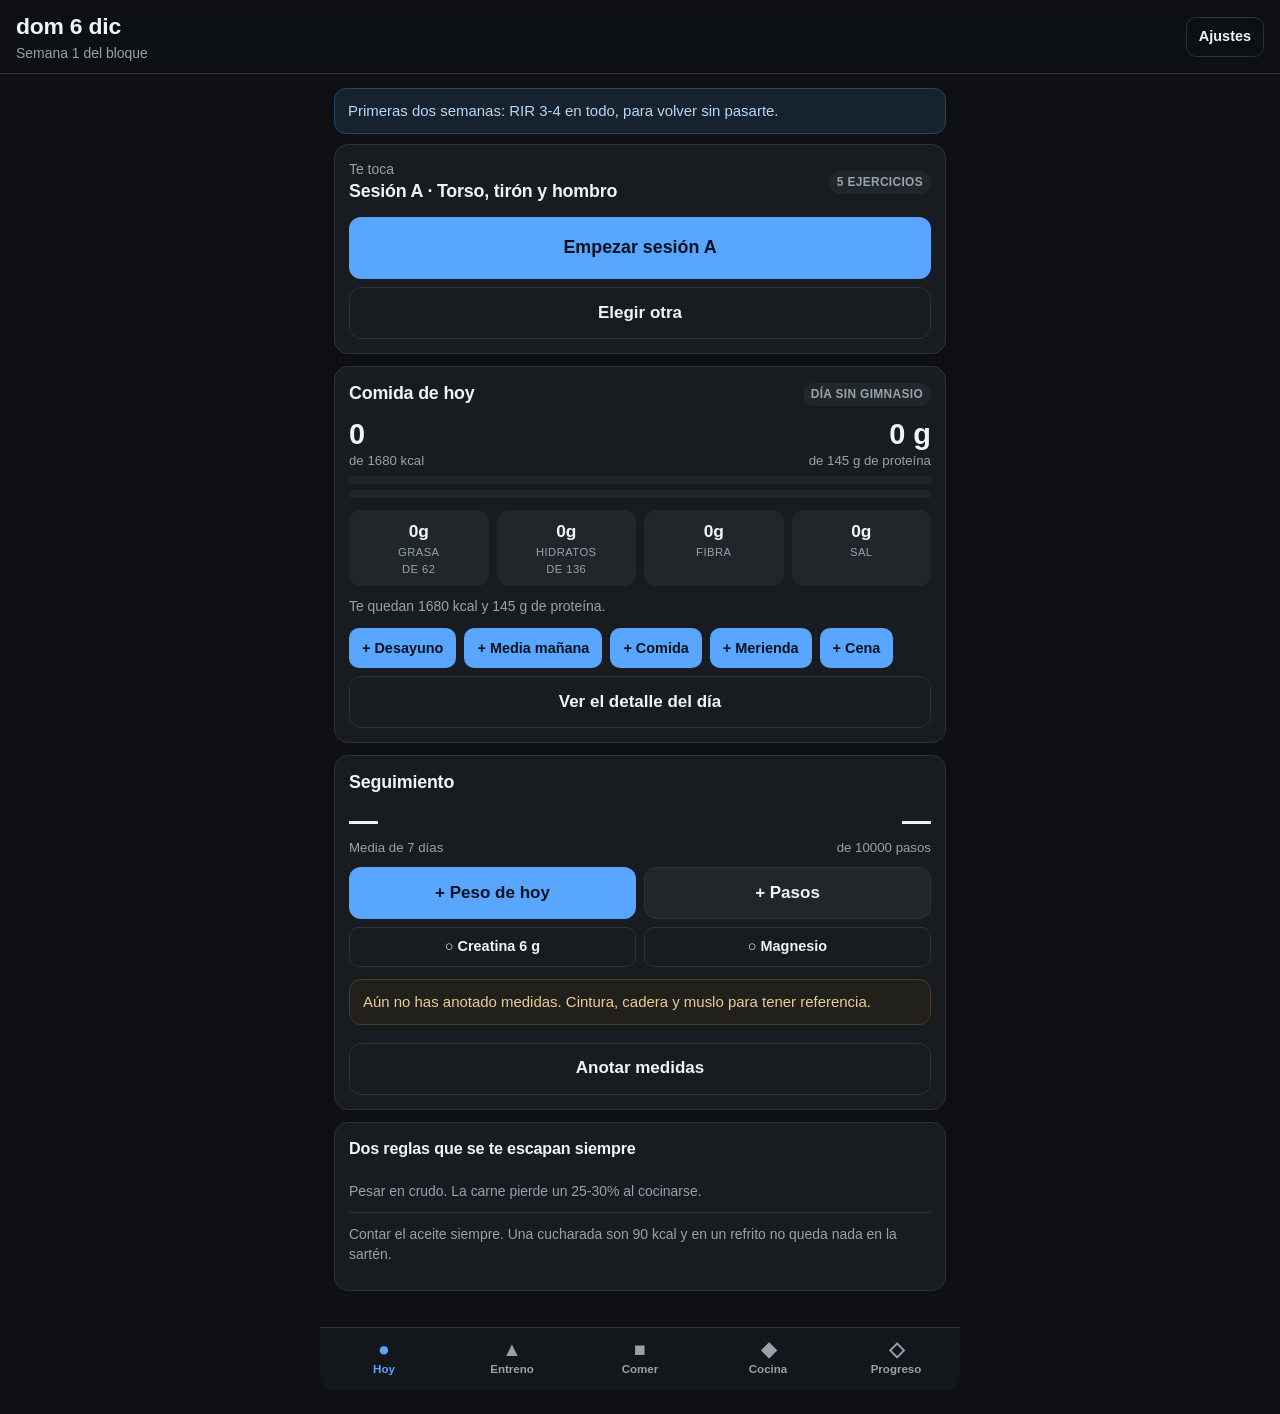
==== index.html @ 67c8c66d "Aplicación de entreno y alimentación: PWA sin backend Registro de entrenamiento con RIR obligatorio," ====
<!DOCTYPE html>
<html lang="es">
<head>
<meta charset="utf-8">
<meta name="viewport" content="width=device-width, initial-scale=1, viewport-fit=cover, maximum-scale=1">
<title>Entreno y comida</title>
<meta name="description" content="Registro personal de entrenamiento y alimentación. Funciona sin conexión.">
<meta name="theme-color" content="#0e1013">
<meta name="mobile-web-app-capable" content="yes">
<meta name="apple-mobile-web-app-status-bar-style" content="black-translucent">
<meta name="apple-mobile-web-app-title" content="Entreno">
<link rel="manifest" href="./manifest.webmanifest">
<link rel="icon" href="./icons/icono-192.png">
<link rel="apple-touch-icon" href="./icons/icono-192.png">
<link rel="stylesheet" href="./css/styles.css">
</head>
<body>

<header class="cabecera">
  <div class="crece">
    <h1 id="titulo">Entreno y comida</h1>
    <div class="sub" id="subtitulo">Cargando…</div>
  </div>
  <button class="chico fantasma" id="btn-ajustes" aria-label="Ajustes">Ajustes</button>
</header>

<main id="vista">
  <p class="apagado">Cargando…</p>
</main>

<nav class="barra">
  <a href="#/hoy"      data-ruta="hoy"><span class="ico">●</span>Hoy</a>
  <a href="#/entreno"  data-ruta="entreno"><span class="ico">▲</span>Entreno</a>
  <a href="#/comer"    data-ruta="comer"><span class="ico">■</span>Comer</a>
  <a href="#/cocina"   data-ruta="cocina"><span class="ico">◆</span>Cocina</a>
  <a href="#/progreso" data-ruta="progreso"><span class="ico">◇</span>Progreso</a>
</nav>

<script type="module" src="./js/app.js"></script>
</body>
</html>
---- css/styles.css ----
/* Móvil primero. Pantalla oscura (menos deslumbre en el gimnasio),
   texto grande y zonas de toque de 48 px como mínimo. */

:root {
  --fondo: #0e1013;
  --sup: #181b1f;
  --sup2: #21262b;
  --borde: #2c3238;
  --texto: #f1f4f6;
  --apagado: #98a2aa;
  --acento: #58a6ff;
  --ok: #57b894;
  --aviso: #d8a24a;
  --alerta: #d97070;
  --radio: 14px;
  --toque: 52px;
}

* { box-sizing: border-box; -webkit-tap-highlight-color: transparent; }

html, body {
  margin: 0;
  padding: 0;
  background: var(--fondo);
  color: var(--texto);
  font-family: -apple-system, BlinkMacSystemFont, 'Segoe UI', Roboto, sans-serif;
  font-size: 17px;
  line-height: 1.45;
  overscroll-behavior-y: contain;
}

body { padding-bottom: calc(72px + env(safe-area-inset-bottom)); }

h1, h2, h3 { margin: 0; font-weight: 650; letter-spacing: -0.01em; }
h1 { font-size: 1.35rem; }
h2 { font-size: 1.05rem; }
h3 { font-size: 0.95rem; }
p { margin: 0 0 0.6rem; }

/* ---------------------------------------------------------- estructura */

.cabecera {
  position: sticky; top: 0; z-index: 20;
  background: rgba(14, 16, 19, 0.94);
  backdrop-filter: blur(8px);
  border-bottom: 1px solid var(--borde);
  padding: calc(10px + env(safe-area-inset-top)) 16px 10px;
  display: flex; align-items: center; gap: 12px; min-height: 56px;
}
.cabecera .sub { color: var(--apagado); font-size: 0.82rem; }
.cabecera .crece { flex: 1; min-width: 0; }

main { padding: 14px 14px 24px; max-width: 640px; margin: 0 auto; }

.tarjeta {
  background: var(--sup);
  border: 1px solid var(--borde);
  border-radius: var(--radio);
  padding: 14px;
  margin-bottom: 12px;
}
.tarjeta.plano { background: none; border: none; padding: 0; }
.tarjeta > h2, .tarjeta > h3 { margin-bottom: 10px; }

.fila { display: flex; align-items: center; gap: 10px; }
.fila.entre { justify-content: space-between; }
.fila.envuelve { flex-wrap: wrap; }
.crece { flex: 1; min-width: 0; }
.apagado { color: var(--apagado); }
.pequeno { font-size: 0.82rem; }
.mono { font-variant-numeric: tabular-nums; }
.centro { text-align: center; }
.oculto { display: none !important; }

/* ---------------------------------------------------------- navegación */

nav.barra {
  position: fixed; bottom: 0; left: 0; right: 0; z-index: 30;
  display: grid; grid-template-columns: repeat(5, 1fr);
  background: rgba(20, 23, 27, 0.97);
  backdrop-filter: blur(10px);
  border-top: 1px solid var(--borde);
  padding-bottom: env(safe-area-inset-bottom);
}
nav.barra a {
  display: flex; flex-direction: column; align-items: center; justify-content: center;
  gap: 2px; padding: 9px 2px 8px; min-height: 62px;
  color: var(--apagado); text-decoration: none; font-size: 0.68rem; font-weight: 600;
}
nav.barra a .ico { font-size: 1.15rem; line-height: 1; }
nav.barra a.activo { color: var(--acento); }

/* ---------------------------------------------------------- botones */

button, .boton {
  font: inherit; font-weight: 620;
  background: var(--sup2); color: var(--texto);
  border: 1px solid var(--borde); border-radius: 12px;
  min-height: var(--toque); padding: 12px 16px;
  cursor: pointer; display: inline-flex; align-items: center; justify-content: center;
  gap: 8px; text-decoration: none; text-align: center;
}
button:active, .boton:active { transform: scale(0.985); }
button:disabled { opacity: 0.4; }
button.principal { background: var(--acento); color: #06121f; border-color: transparent; }
button.peligro { color: var(--alerta); border-color: #4a2b2b; }
button.fantasma { background: none; border-color: var(--borde); }
button.chico { min-height: 40px; padding: 8px 12px; font-size: 0.85rem; border-radius: 10px; }
button.ancho, .boton.ancho { width: 100%; }
button.grande { min-height: 62px; font-size: 1.05rem; }

.botones { display: flex; gap: 8px; flex-wrap: wrap; }
.botones.columna { flex-direction: column; }
.botones.columna > * { width: 100%; }

/* selector segmentado (RIR, tipo de vista...) */
.segmentos { display: flex; gap: 6px; flex-wrap: wrap; }
.segmentos button { flex: 1; min-width: 52px; min-height: 50px; padding: 8px; }
.segmentos button.sel { background: var(--acento); color: #06121f; border-color: transparent; }

/* ---------------------------------------------------------- formularios */

input, select, textarea {
  font: inherit; width: 100%;
  background: var(--sup2); color: var(--texto);
  border: 1px solid var(--borde); border-radius: 12px;
  padding: 12px 14px; min-height: var(--toque);
}
input:focus, select:focus, textarea:focus { outline: 2px solid var(--acento); outline-offset: -1px; }
textarea { min-height: 96px; resize: vertical; }
label { display: block; font-size: 0.8rem; color: var(--apagado); margin-bottom: 5px; font-weight: 600; }
.campo { margin-bottom: 12px; }
.campos2 { display: grid; grid-template-columns: 1fr 1fr; gap: 10px; }
.campos3 { display: grid; grid-template-columns: repeat(3, 1fr); gap: 8px; }

/* stepper: menos / valor / más */
.paso { display: grid; grid-template-columns: 62px 1fr 62px; gap: 8px; align-items: stretch; }
.paso button { min-height: 58px; font-size: 1.4rem; padding: 0; }
.paso input { text-align: center; font-size: 1.25rem; font-weight: 700; min-height: 58px; }

/* ---------------------------------------------------------- indicadores */

.aviso {
  border-radius: 12px; padding: 11px 13px; margin-bottom: 10px;
  font-size: 0.88rem; border: 1px solid;
  background: #22201a; border-color: #4a3f27; color: #e8cd9a;
}
.aviso.info { background: #16222e; border-color: #274763; color: #b6d8f5; }
.aviso.ok { background: #17251f; border-color: #2b4a3c; color: #a9dcc6; }
.aviso.alerta { background: #291b1b; border-color: #4f2f2f; color: #eeb3b3; }

.barra-prog { height: 8px; background: var(--sup2); border-radius: 99px; overflow: hidden; }
.barra-prog > i { display: block; height: 100%; background: var(--acento); border-radius: 99px; }
.barra-prog > i.ok { background: var(--ok); }
.barra-prog > i.pasado { background: var(--aviso); }

.macros { display: grid; grid-template-columns: repeat(4, 1fr); gap: 8px; }
.macro { background: var(--sup2); border-radius: 12px; padding: 9px 8px; text-align: center; }
.macro .n { font-size: 1.02rem; font-weight: 700; font-variant-numeric: tabular-nums; }
.macro .e { font-size: 0.66rem; color: var(--apagado); text-transform: uppercase; letter-spacing: 0.04em; }

.dato { display: flex; flex-direction: column; }
.dato .n { font-size: 1.7rem; font-weight: 700; font-variant-numeric: tabular-nums; line-height: 1.1; }
.dato .e { font-size: 0.78rem; color: var(--apagado); }

.etiqueta {
  display: inline-block; font-size: 0.7rem; font-weight: 700; padding: 3px 8px;
  border-radius: 99px; background: var(--sup2); color: var(--apagado);
  text-transform: uppercase; letter-spacing: 0.03em;
}
.etiqueta.acento { background: #17324d; color: #9ccbf7; }
.etiqueta.ok { background: #1b3a2f; color: #96d5bb; }

.lista { list-style: none; margin: 0; padding: 0; }
.lista > li {
  display: flex; align-items: center; gap: 10px;
  padding: 11px 0; border-bottom: 1px solid var(--borde);
}
.lista > li:last-child { border-bottom: none; }

/* elemento pulsable de lista */
.item {
  display: flex; align-items: center; gap: 12px; width: 100%;
  background: var(--sup); border: 1px solid var(--borde); border-radius: 12px;
  padding: 13px 14px; margin-bottom: 8px; text-align: left; min-height: 58px;
}
.item .crece { text-align: left; }
.item .tit { font-weight: 620; }
.item .sub { font-size: 0.8rem; color: var(--apagado); }
.item.hecho { border-color: #2b4a3c; }
.item.hecho .tit::before { content: '✓ '; color: var(--ok); }

/* ---------------------------------------------------------- cronómetros */

.crono {
  position: fixed; left: 12px; right: 12px; z-index: 25;
  bottom: calc(74px + env(safe-area-inset-bottom));
  background: var(--sup2); border: 1px solid var(--borde);
  border-radius: 14px; padding: 12px 14px;
  display: flex; align-items: center; gap: 12px;
  box-shadow: 0 8px 24px rgba(0, 0, 0, 0.45);
}
.crono .t { font-size: 1.5rem; font-weight: 700; font-variant-numeric: tabular-nums; }
.crono.fin { border-color: var(--ok); }
.crono.fin .t { color: var(--ok); }

.sesion-tiempo { font-variant-numeric: tabular-nums; font-weight: 700; }
.sesion-tiempo.pasado { color: var(--aviso); }

/* ---------------------------------------------------------- gráficos */

.grafico { width: 100%; height: auto; display: block; }
.grafico .linea { fill: none; stroke: var(--acento); stroke-width: 2.2; stroke-linejoin: round; stroke-linecap: round; }
.grafico .linea.media { stroke: var(--ok); stroke-width: 2.6; }
.grafico .linea.tenue { stroke: var(--apagado); stroke-width: 1.4; opacity: 0.55; }
.grafico .punto { fill: var(--acento); }
.grafico .eje { stroke: var(--borde); stroke-width: 1; }
.grafico text { fill: var(--apagado); font-size: 10px; }
.grafico .barra { fill: var(--acento); }
.grafico .barra.tenue { fill: var(--sup2); }

/* ---------------------------------------------------------- diálogo */

dialog {
  border: none; border-radius: 16px 16px 0 0; padding: 0;
  background: var(--sup); color: var(--texto);
  width: 100%; max-width: 640px; margin: auto auto 0;
  max-height: 90dvh;
}
dialog::backdrop { background: rgba(0, 0, 0, 0.6); }
dialog .cuerpo { padding: 16px 16px calc(20px + env(safe-area-inset-bottom)); overflow-y: auto; max-height: 90dvh; }
dialog h2 { margin-bottom: 12px; }

.buscador { position: sticky; top: 0; background: var(--sup); padding-bottom: 10px; z-index: 2; }

.aviso-instalar { font-size: 0.8rem; }

@media (min-width: 700px) {
  body { padding-bottom: 24px; }
  nav.barra { position: sticky; top: 0; bottom: auto; grid-template-columns: repeat(5, 1fr); max-width: 640px; margin: 0 auto; border-radius: 0 0 14px 14px; }
}
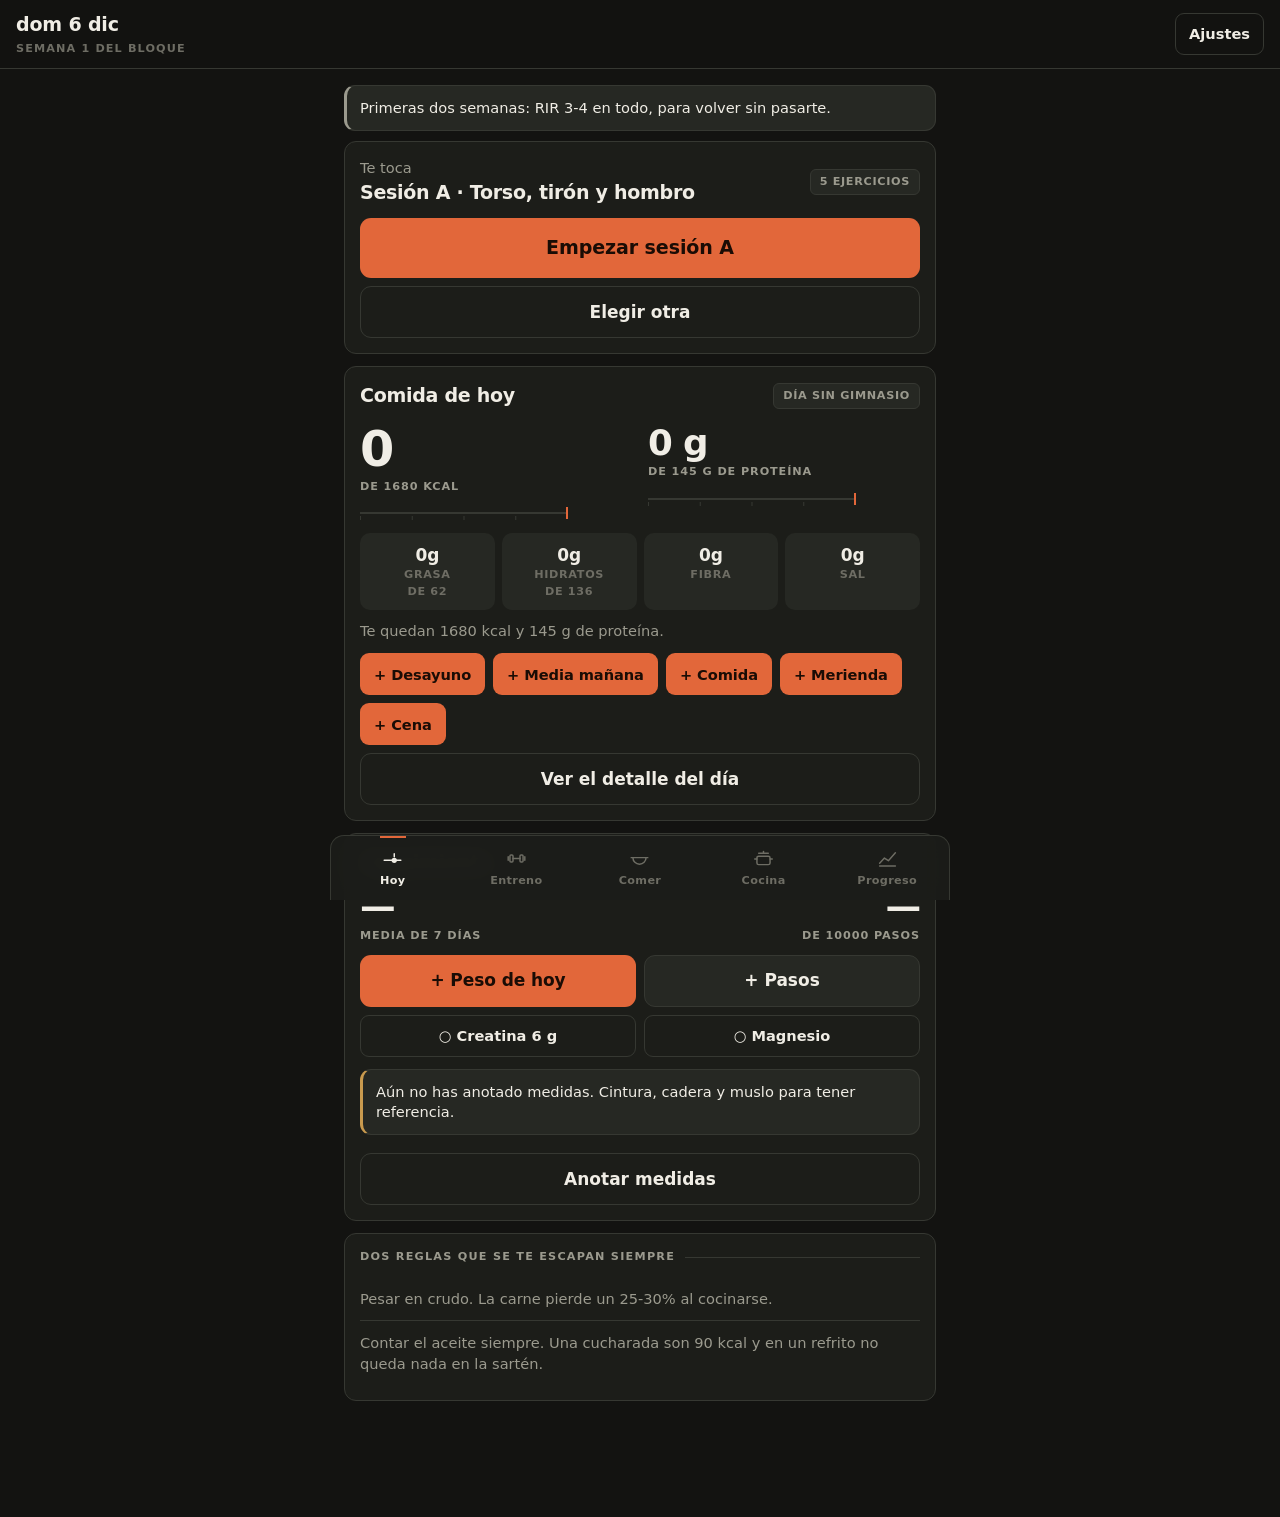
==== commit 25e893b4: "Rediseño visual: instrumento, no entrenador Paleta de grafito cálido y pimentón en vez del negro azu" ====
--- a/index.html
+++ b/index.html
@@ -5,7 +5,7 @@
 <meta name="viewport" content="width=device-width, initial-scale=1, viewport-fit=cover, maximum-scale=1">
 <title>Entreno y comida</title>
 <meta name="description" content="Registro personal de entrenamiento y alimentación. Funciona sin conexión.">
-<meta name="theme-color" content="#0e1013">
+<meta name="theme-color" content="#131311">
 <meta name="mobile-web-app-capable" content="yes">
 <meta name="apple-mobile-web-app-status-bar-style" content="black-translucent">
 <meta name="apple-mobile-web-app-title" content="Entreno">
@@ -29,11 +29,11 @@
 </main>
 
 <nav class="barra">
-  <a href="#/hoy"      data-ruta="hoy"><span class="ico">●</span>Hoy</a>
-  <a href="#/entreno"  data-ruta="entreno"><span class="ico">▲</span>Entreno</a>
-  <a href="#/comer"    data-ruta="comer"><span class="ico">■</span>Comer</a>
-  <a href="#/cocina"   data-ruta="cocina"><span class="ico">◆</span>Cocina</a>
-  <a href="#/progreso" data-ruta="progreso"><span class="ico">◇</span>Progreso</a>
+  <a href="#/hoy"      data-ruta="hoy"><svg viewBox="0 0 24 24" fill="none" stroke="currentColor" stroke-width="1.7" stroke-linecap="round" stroke-linejoin="round" aria-hidden="true"><line x1="2.5" y1="14" x2="21.5" y2="14"/><line x1="14" y1="6.5" x2="14" y2="10"/><circle cx="14" cy="14" r="3" fill="currentColor" stroke="none"/></svg>Hoy</a>
+  <a href="#/entreno"  data-ruta="entreno"><svg viewBox="0 0 24 24" fill="none" stroke="currentColor" stroke-width="1.7" stroke-linecap="round" stroke-linejoin="round" aria-hidden="true"><line x1="8" y1="12" x2="16" y2="12"/><rect x="4.5" y="8" width="3.5" height="8" rx="1.2"/><rect x="16" y="8" width="3.5" height="8" rx="1.2"/><line x1="2.5" y1="10" x2="2.5" y2="14"/><line x1="21.5" y1="10" x2="21.5" y2="14"/></svg>Entreno</a>
+  <a href="#/comer"    data-ruta="comer"><svg viewBox="0 0 24 24" fill="none" stroke="currentColor" stroke-width="1.7" stroke-linecap="round" stroke-linejoin="round" aria-hidden="true"><line x1="2.5" y1="11" x2="21.5" y2="11"/><path d="M4.5 11c0 4.3 3.4 7.5 7.5 7.5s7.5-3.2 7.5-7.5"/></svg>Comer</a>
+  <a href="#/cocina"   data-ruta="cocina"><svg viewBox="0 0 24 24" fill="none" stroke="currentColor" stroke-width="1.7" stroke-linecap="round" stroke-linejoin="round" aria-hidden="true"><rect x="4.5" y="9.5" width="15" height="9.5" rx="2"/><line x1="2" y1="12.5" x2="4.5" y2="12.5"/><line x1="19.5" y1="12.5" x2="22" y2="12.5"/><line x1="6.5" y1="6" x2="17.5" y2="6"/><line x1="12" y1="4" x2="12" y2="6"/></svg>Cocina</a>
+  <a href="#/progreso" data-ruta="progreso"><svg viewBox="0 0 24 24" fill="none" stroke="currentColor" stroke-width="1.7" stroke-linecap="round" stroke-linejoin="round" aria-hidden="true"><polyline points="3,17.5 8.5,11.5 13,14.5 21,5.5"/><line x1="3" y1="20.5" x2="21" y2="20.5"/></svg>Progreso</a>
 </nav>
 
 <script type="module" src="./js/app.js"></script>
--- a/css/styles.css
+++ b/css/styles.css
@@ -1,19 +1,51 @@
-/* Móvil primero. Pantalla oscura (menos deslumbre en el gimnasio),
-   texto grande y zonas de toque de 48 px como mínimo. */
+/* Móvil primero. Se usa de pie, entre series y a las 6 de la mañana:
+   texto grande, zonas de toque de 52 px y cero decoración que estorbe.
+
+   Dirección: instrumento, no entrenador. Grafito de hierro fundido y pimentón,
+   porque la mitad de esta app es un gimnasio y la otra mitad una cocina.
+   Los indicadores no felicitan: marcan dónde estás respecto a la línea. */
 
 :root {
-  --fondo: #0e1013;
-  --sup: #181b1f;
-  --sup2: #21262b;
-  --borde: #2c3238;
-  --texto: #f1f4f6;
-  --apagado: #98a2aa;
-  --acento: #58a6ff;
-  --ok: #57b894;
-  --aviso: #d8a24a;
-  --alerta: #d97070;
-  --radio: 14px;
+  /* superficies: gris cálido, no negro azulado */
+  --carbon:   #131311;
+  --hierro:   #1C1D19;
+  --hierro-2: #262823;
+  --linea:    #363832;
+
+  /* tinta */
+  --hueso:    #F0EDE5;
+  --ceniza:   #9B9A8E;
+  --ceniza-2: #6E6D64;
+
+  /* acentos, con mano muy corta */
+  --pimenton: #E2673A;
+  --oliva:    #93A05C;
+  --barro:    #C25A44;
+
+  /* nombres antiguos, para no romper los estilos en línea de las vistas */
+  --fondo: var(--carbon);
+  --sup: var(--hierro);
+  --sup2: var(--hierro-2);
+  --borde: var(--linea);
+  --texto: var(--hueso);
+  --apagado: var(--ceniza);
+  --acento: var(--pimenton);
+  --ok: var(--oliva);
+  --aviso: #C99A4E;
+  --alerta: var(--barro);
+
+  --radio: 12px;
   --toque: 52px;
+
+  /* escala tipográfica: un solo número grande por pantalla, el que importa */
+  --t-micro: 0.66rem;
+  --t-min:   0.78rem;
+  --t-peq:   0.86rem;
+  --t-base:  1rem;
+  --t-med:   1.12rem;
+  --t-gr:    1.35rem;
+  --t-dato:  2.1rem;
+  --t-heroe: 2.9rem;
 }
 
 * { box-sizing: border-box; -webkit-tap-highlight-color: transparent; }
@@ -21,54 +53,77 @@
 html, body {
   margin: 0;
   padding: 0;
-  background: var(--fondo);
-  color: var(--texto);
-  font-family: -apple-system, BlinkMacSystemFont, 'Segoe UI', Roboto, sans-serif;
+  background: var(--carbon);
+  color: var(--hueso);
+  font-family: -apple-system, BlinkMacSystemFont, 'Segoe UI', Roboto, system-ui, sans-serif;
   font-size: 17px;
   line-height: 1.45;
+  -webkit-font-smoothing: antialiased;
   overscroll-behavior-y: contain;
 }
 
-body { padding-bottom: calc(72px + env(safe-area-inset-bottom)); }
-
-h1, h2, h3 { margin: 0; font-weight: 650; letter-spacing: -0.01em; }
-h1 { font-size: 1.35rem; }
-h2 { font-size: 1.05rem; }
-h3 { font-size: 0.95rem; }
+body { padding-bottom: calc(76px + env(safe-area-inset-bottom)); }
+
+h1, h2, h3 { margin: 0; font-weight: 650; letter-spacing: -0.015em; }
+h1 { font-size: var(--t-gr); }
+h2 { font-size: var(--t-med); }
+h3 { font-size: var(--t-base); }
 p { margin: 0 0 0.6rem; }
+
+/* Cifras siempre de ancho fijo: así no bailan al actualizarse */
+.mono, .dato .n, .macro .n, input[type='number'], .sesion-tiempo, .crono .t, output {
+  font-variant-numeric: tabular-nums;
+  font-feature-settings: 'tnum' 1;
+}
 
 /* ---------------------------------------------------------- estructura */
 
 .cabecera {
   position: sticky; top: 0; z-index: 20;
-  background: rgba(14, 16, 19, 0.94);
-  backdrop-filter: blur(8px);
-  border-bottom: 1px solid var(--borde);
-  padding: calc(10px + env(safe-area-inset-top)) 16px 10px;
-  display: flex; align-items: center; gap: 12px; min-height: 56px;
-}
-.cabecera .sub { color: var(--apagado); font-size: 0.82rem; }
+  background: color-mix(in srgb, var(--carbon) 92%, transparent);
+  backdrop-filter: blur(10px);
+  border-bottom: 1px solid var(--linea);
+  padding: calc(11px + env(safe-area-inset-top)) 16px 11px;
+  display: flex; align-items: center; gap: 12px; min-height: 58px;
+}
+.cabecera h1 { font-size: var(--t-med); letter-spacing: -0.01em; }
+.cabecera .sub {
+  color: var(--ceniza-2); font-size: var(--t-micro);
+  text-transform: uppercase; letter-spacing: 0.1em; font-weight: 700;
+  margin-top: 2px;
+}
 .cabecera .crece { flex: 1; min-width: 0; }
 
-main { padding: 14px 14px 24px; max-width: 640px; margin: 0 auto; }
+main { padding: 16px 14px 28px; max-width: 620px; margin: 0 auto; }
 
 .tarjeta {
-  background: var(--sup);
-  border: 1px solid var(--borde);
+  background: var(--hierro);
+  border: 1px solid var(--linea);
   border-radius: var(--radio);
-  padding: 14px;
+  padding: 15px;
   margin-bottom: 12px;
 }
+/* Bloque sin caja: solo una etiqueta y una línea. Rompe la monotonía de
+   "todo es una tarjeta" y da jerarquía sin añadir peso visual. */
 .tarjeta.plano { background: none; border: none; padding: 0; }
-.tarjeta > h2, .tarjeta > h3 { margin-bottom: 10px; }
+
+/* Encabezado de sección: etiqueta pequeña con la línea que corre hasta el borde */
+.tarjeta > h2, .tarjeta > h3 { margin-bottom: 11px; }
+.tarjeta > h3 {
+  font-size: var(--t-micro); text-transform: uppercase; letter-spacing: 0.11em;
+  color: var(--ceniza); font-weight: 700;
+  display: flex; align-items: center; gap: 10px;
+}
+.tarjeta > h3::after {
+  content: ''; flex: 1; height: 1px; background: var(--linea);
+}
 
 .fila { display: flex; align-items: center; gap: 10px; }
 .fila.entre { justify-content: space-between; }
 .fila.envuelve { flex-wrap: wrap; }
 .crece { flex: 1; min-width: 0; }
-.apagado { color: var(--apagado); }
-.pequeno { font-size: 0.82rem; }
-.mono { font-variant-numeric: tabular-nums; }
+.apagado { color: var(--ceniza); }
+.pequeno { font-size: var(--t-peq); }
 .centro { text-align: center; }
 .oculto { display: none !important; }
 
@@ -77,165 +132,264 @@
 nav.barra {
   position: fixed; bottom: 0; left: 0; right: 0; z-index: 30;
   display: grid; grid-template-columns: repeat(5, 1fr);
-  background: rgba(20, 23, 27, 0.97);
-  backdrop-filter: blur(10px);
-  border-top: 1px solid var(--borde);
+  background: color-mix(in srgb, var(--hierro) 96%, transparent);
+  backdrop-filter: blur(12px);
+  border-top: 1px solid var(--linea);
   padding-bottom: env(safe-area-inset-bottom);
 }
 nav.barra a {
+  position: relative;
   display: flex; flex-direction: column; align-items: center; justify-content: center;
-  gap: 2px; padding: 9px 2px 8px; min-height: 62px;
-  color: var(--apagado); text-decoration: none; font-size: 0.68rem; font-weight: 600;
-}
-nav.barra a .ico { font-size: 1.15rem; line-height: 1; }
-nav.barra a.activo { color: var(--acento); }
+  gap: 4px; padding: 10px 2px 9px; min-height: 64px;
+  color: var(--ceniza-2); text-decoration: none;
+  font-size: var(--t-micro); font-weight: 700;
+  letter-spacing: 0.03em;
+}
+nav.barra a svg { width: 21px; height: 21px; display: block; }
+nav.barra a.activo { color: var(--hueso); }
+/* La marca del acento es una línea corta arriba: la misma idea que la regla */
+nav.barra a.activo::before {
+  content: ''; position: absolute; top: 0; left: 50%; transform: translateX(-50%);
+  width: 26px; height: 2px; background: var(--pimenton);
+}
 
 /* ---------------------------------------------------------- botones */
 
 button, .boton {
   font: inherit; font-weight: 620;
-  background: var(--sup2); color: var(--texto);
-  border: 1px solid var(--borde); border-radius: 12px;
+  background: var(--hierro-2); color: var(--hueso);
+  border: 1px solid var(--linea); border-radius: 11px;
   min-height: var(--toque); padding: 12px 16px;
   cursor: pointer; display: inline-flex; align-items: center; justify-content: center;
   gap: 8px; text-decoration: none; text-align: center;
+  transition: background-color 0.12s ease, border-color 0.12s ease;
 }
 button:active, .boton:active { transform: scale(0.985); }
-button:disabled { opacity: 0.4; }
-button.principal { background: var(--acento); color: #06121f; border-color: transparent; }
-button.peligro { color: var(--alerta); border-color: #4a2b2b; }
-button.fantasma { background: none; border-color: var(--borde); }
-button.chico { min-height: 40px; padding: 8px 12px; font-size: 0.85rem; border-radius: 10px; }
+button:disabled { opacity: 0.35; cursor: not-allowed; }
+button:focus-visible, .boton:focus-visible, input:focus-visible,
+select:focus-visible, textarea:focus-visible, summary:focus-visible {
+  outline: 2px solid var(--pimenton); outline-offset: 2px;
+}
+
+button.principal {
+  background: var(--pimenton); color: #1A0C05; border-color: transparent;
+  font-weight: 700; letter-spacing: -0.005em;
+}
+button.peligro { color: var(--barro); border-color: #462A24; background: none; }
+button.fantasma { background: none; }
+button.chico { min-height: 42px; padding: 9px 13px; font-size: var(--t-peq); border-radius: 9px; }
 button.ancho, .boton.ancho { width: 100%; }
-button.grande { min-height: 62px; font-size: 1.05rem; }
+button.grande { min-height: 60px; font-size: var(--t-med); }
 
 .botones { display: flex; gap: 8px; flex-wrap: wrap; }
 .botones.columna { flex-direction: column; }
 .botones.columna > * { width: 100%; }
 
-/* selector segmentado (RIR, tipo de vista...) */
+/* selector segmentado: RIR, pestañas */
 .segmentos { display: flex; gap: 6px; flex-wrap: wrap; }
-.segmentos button { flex: 1; min-width: 52px; min-height: 50px; padding: 8px; }
-.segmentos button.sel { background: var(--acento); color: #06121f; border-color: transparent; }
+.segmentos button { flex: 1; min-width: 50px; min-height: 50px; padding: 8px; }
+.segmentos button.sel {
+  background: var(--pimenton); color: #1A0C05; border-color: transparent; font-weight: 700;
+}
 
 /* ---------------------------------------------------------- formularios */
 
 input, select, textarea {
   font: inherit; width: 100%;
-  background: var(--sup2); color: var(--texto);
-  border: 1px solid var(--borde); border-radius: 12px;
+  background: var(--hierro-2); color: var(--hueso);
+  border: 1px solid var(--linea); border-radius: 11px;
   padding: 12px 14px; min-height: var(--toque);
 }
-input:focus, select:focus, textarea:focus { outline: 2px solid var(--acento); outline-offset: -1px; }
-textarea { min-height: 96px; resize: vertical; }
-label { display: block; font-size: 0.8rem; color: var(--apagado); margin-bottom: 5px; font-weight: 600; }
-.campo { margin-bottom: 12px; }
+textarea { min-height: 96px; resize: vertical; line-height: 1.4; }
+label {
+  display: block; margin-bottom: 6px;
+  font-size: var(--t-micro); text-transform: uppercase; letter-spacing: 0.09em;
+  color: var(--ceniza); font-weight: 700;
+}
+.campo { margin-bottom: 13px; }
 .campos2 { display: grid; grid-template-columns: 1fr 1fr; gap: 10px; }
 .campos3 { display: grid; grid-template-columns: repeat(3, 1fr); gap: 8px; }
 
-/* stepper: menos / valor / más */
-.paso { display: grid; grid-template-columns: 62px 1fr 62px; gap: 8px; align-items: stretch; }
-.paso button { min-height: 58px; font-size: 1.4rem; padding: 0; }
-.paso input { text-align: center; font-size: 1.25rem; font-weight: 700; min-height: 58px; }
+/* menos / valor / más */
+.paso { display: grid; grid-template-columns: 64px 1fr 64px; gap: 8px; }
+.paso button { min-height: 60px; font-size: 1.5rem; padding: 0; font-weight: 400; }
+.paso input {
+  text-align: center; font-size: var(--t-gr); font-weight: 700;
+  min-height: 60px; letter-spacing: -0.02em;
+}
+
+/* ---------------------------------------------------------- la regla
+   El indicador de esta app. La línea fina es el recorrido, el relleno de
+   color hueso es lo que llevas y la marca naranja es el objetivo. Deliberadamente
+   sin verde: informa de dónde estás, no dice si está bien o mal. */
+
+.regla {
+  position: relative; display: flex; align-items: center;
+  height: 16px; gap: 0;
+}
+.regla .pista {
+  position: relative; flex: 0 0 78%; height: 2px;
+  background: var(--linea);
+}
+/* marcas de cuarto, como en una regla */
+.regla .pista::before {
+  content: ''; position: absolute; left: 0; right: 0; top: 4px; height: 4px;
+  background-image: linear-gradient(to right, var(--linea) 1px, transparent 1px);
+  background-size: 25% 100%;
+}
+.regla .llena {
+  position: absolute; left: 0; top: 0; height: 2px;
+  background: var(--hueso); max-width: 100%;
+}
+.regla .diana {
+  position: absolute; right: -1px; top: -5px;
+  width: 2px; height: 12px; background: var(--pimenton);
+}
+.regla .exceso {
+  height: 2px; background: var(--pimenton); opacity: 0.75; margin-left: 1px;
+}
+.regla.completa .llena { background: var(--oliva); }
 
 /* ---------------------------------------------------------- indicadores */
 
 .aviso {
-  border-radius: 12px; padding: 11px 13px; margin-bottom: 10px;
-  font-size: 0.88rem; border: 1px solid;
-  background: #22201a; border-color: #4a3f27; color: #e8cd9a;
-}
-.aviso.info { background: #16222e; border-color: #274763; color: #b6d8f5; }
-.aviso.ok { background: #17251f; border-color: #2b4a3c; color: #a9dcc6; }
-.aviso.alerta { background: #291b1b; border-color: #4f2f2f; color: #eeb3b3; }
-
-.barra-prog { height: 8px; background: var(--sup2); border-radius: 99px; overflow: hidden; }
-.barra-prog > i { display: block; height: 100%; background: var(--acento); border-radius: 99px; }
-.barra-prog > i.ok { background: var(--ok); }
-.barra-prog > i.pasado { background: var(--aviso); }
-
-.macros { display: grid; grid-template-columns: repeat(4, 1fr); gap: 8px; }
-.macro { background: var(--sup2); border-radius: 12px; padding: 9px 8px; text-align: center; }
-.macro .n { font-size: 1.02rem; font-weight: 700; font-variant-numeric: tabular-nums; }
-.macro .e { font-size: 0.66rem; color: var(--apagado); text-transform: uppercase; letter-spacing: 0.04em; }
+  border-radius: 11px; padding: 12px 13px; margin-bottom: 10px;
+  font-size: var(--t-peq); line-height: 1.4;
+  border: 1px solid var(--linea); border-left: 3px solid var(--ceniza-2);
+  background: var(--hierro-2); color: var(--hueso);
+}
+.aviso { border-left-color: var(--aviso); }
+.aviso.info { border-left-color: var(--ceniza); }
+.aviso.ok { border-left-color: var(--oliva); }
+.aviso.alerta { border-left-color: var(--barro); }
+
+.macros { display: grid; grid-template-columns: repeat(4, 1fr); gap: 7px; }
+.macro {
+  background: var(--hierro-2); border-radius: 10px; padding: 10px 6px; text-align: center;
+}
+.macro .n { font-size: var(--t-base); font-weight: 700; letter-spacing: -0.01em; }
+.macro .e {
+  font-size: var(--t-micro); color: var(--ceniza-2);
+  text-transform: uppercase; letter-spacing: 0.06em; font-weight: 700;
+}
 
 .dato { display: flex; flex-direction: column; }
-.dato .n { font-size: 1.7rem; font-weight: 700; font-variant-numeric: tabular-nums; line-height: 1.1; }
-.dato .e { font-size: 0.78rem; color: var(--apagado); }
+.dato .n {
+  font-size: var(--t-dato); font-weight: 700; line-height: 1.05;
+  letter-spacing: -0.03em;
+}
+.dato .e {
+  font-size: var(--t-micro); color: var(--ceniza); margin-top: 3px;
+  text-transform: uppercase; letter-spacing: 0.08em; font-weight: 700;
+}
+/* el único número grande de cada pantalla */
+.dato.heroe .n { font-size: var(--t-heroe); }
 
 .etiqueta {
-  display: inline-block; font-size: 0.7rem; font-weight: 700; padding: 3px 8px;
-  border-radius: 99px; background: var(--sup2); color: var(--apagado);
-  text-transform: uppercase; letter-spacing: 0.03em;
-}
-.etiqueta.acento { background: #17324d; color: #9ccbf7; }
-.etiqueta.ok { background: #1b3a2f; color: #96d5bb; }
+  display: inline-block; font-size: var(--t-micro); font-weight: 700;
+  padding: 4px 9px; border-radius: 6px;
+  background: var(--hierro-2); color: var(--ceniza);
+  text-transform: uppercase; letter-spacing: 0.06em;
+  border: 1px solid var(--linea);
+}
+.etiqueta.acento { background: none; color: var(--pimenton); border-color: #4A2A1B; }
+.etiqueta.ok { background: none; color: var(--oliva); border-color: #3A422A; }
 
 .lista { list-style: none; margin: 0; padding: 0; }
 .lista > li {
   display: flex; align-items: center; gap: 10px;
-  padding: 11px 0; border-bottom: 1px solid var(--borde);
+  padding: 11px 0; border-bottom: 1px solid var(--linea);
+  font-size: var(--t-peq);
 }
 .lista > li:last-child { border-bottom: none; }
 
-/* elemento pulsable de lista */
 .item {
   display: flex; align-items: center; gap: 12px; width: 100%;
-  background: var(--sup); border: 1px solid var(--borde); border-radius: 12px;
-  padding: 13px 14px; margin-bottom: 8px; text-align: left; min-height: 58px;
+  background: var(--hierro); border: 1px solid var(--linea); border-radius: var(--radio);
+  padding: 14px; margin-bottom: 8px; text-align: left; min-height: 58px;
 }
 .item .crece { text-align: left; }
-.item .tit { font-weight: 620; }
-.item .sub { font-size: 0.8rem; color: var(--apagado); }
-.item.hecho { border-color: #2b4a3c; }
-.item.hecho .tit::before { content: '✓ '; color: var(--ok); }
+.item .tit { font-weight: 650; letter-spacing: -0.01em; }
+.item .sub { font-size: var(--t-min); color: var(--ceniza); line-height: 1.35; }
+.item.hecho { border-color: #3A422A; }
+.item.hecho .tit::before { content: '✓ '; color: var(--oliva); }
 
 /* ---------------------------------------------------------- cronómetros */
 
 .crono {
   position: fixed; left: 12px; right: 12px; z-index: 25;
-  bottom: calc(74px + env(safe-area-inset-bottom));
-  background: var(--sup2); border: 1px solid var(--borde);
-  border-radius: 14px; padding: 12px 14px;
+  bottom: calc(78px + env(safe-area-inset-bottom));
+  background: var(--hierro-2); border: 1px solid var(--linea);
+  border-left: 3px solid var(--pimenton);
+  border-radius: 12px; padding: 12px 14px;
   display: flex; align-items: center; gap: 12px;
-  box-shadow: 0 8px 24px rgba(0, 0, 0, 0.45);
-}
-.crono .t { font-size: 1.5rem; font-weight: 700; font-variant-numeric: tabular-nums; }
-.crono.fin { border-color: var(--ok); }
-.crono.fin .t { color: var(--ok); }
-
-.sesion-tiempo { font-variant-numeric: tabular-nums; font-weight: 700; }
+  box-shadow: 0 10px 30px rgba(0, 0, 0, 0.5);
+}
+.crono .t { font-size: var(--t-gr); font-weight: 700; letter-spacing: -0.02em; }
+.crono.fin { border-left-color: var(--oliva); }
+.crono.fin .t { color: var(--oliva); }
+
+.sesion-tiempo { font-weight: 700; letter-spacing: -0.02em; }
 .sesion-tiempo.pasado { color: var(--aviso); }
 
 /* ---------------------------------------------------------- gráficos */
 
 .grafico { width: 100%; height: auto; display: block; }
-.grafico .linea { fill: none; stroke: var(--acento); stroke-width: 2.2; stroke-linejoin: round; stroke-linecap: round; }
-.grafico .linea.media { stroke: var(--ok); stroke-width: 2.6; }
-.grafico .linea.tenue { stroke: var(--apagado); stroke-width: 1.4; opacity: 0.55; }
-.grafico .punto { fill: var(--acento); }
-.grafico .eje { stroke: var(--borde); stroke-width: 1; }
-.grafico text { fill: var(--apagado); font-size: 10px; }
-.grafico .barra { fill: var(--acento); }
-.grafico .barra.tenue { fill: var(--sup2); }
+.grafico .linea { fill: none; stroke: var(--hueso); stroke-width: 2; stroke-linejoin: round; stroke-linecap: round; }
+.grafico .linea.media { stroke: var(--pimenton); stroke-width: 2.4; }
+.grafico .linea.tenue { stroke: var(--ceniza-2); stroke-width: 1.2; opacity: 0.6; }
+.grafico .punto { fill: var(--hueso); }
+.grafico .eje { stroke: var(--linea); stroke-width: 1; }
+.grafico text {
+  fill: var(--ceniza-2); font-size: 10px; font-weight: 600;
+  letter-spacing: 0.04em;
+}
+.grafico .barra { fill: var(--hueso); }
+.grafico .barra.tenue { fill: var(--hierro-2); }
 
 /* ---------------------------------------------------------- diálogo */
 
 dialog {
   border: none; border-radius: 16px 16px 0 0; padding: 0;
-  background: var(--sup); color: var(--texto);
-  width: 100%; max-width: 640px; margin: auto auto 0;
-  max-height: 90dvh;
-}
-dialog::backdrop { background: rgba(0, 0, 0, 0.6); }
-dialog .cuerpo { padding: 16px 16px calc(20px + env(safe-area-inset-bottom)); overflow-y: auto; max-height: 90dvh; }
+  background: var(--hierro); color: var(--hueso);
+  width: 100%; max-width: 620px; margin: auto auto 0;
+  max-height: 92dvh;
+  border-top: 1px solid var(--linea);
+}
+dialog::backdrop { background: rgba(8, 8, 7, 0.72); }
+dialog .cuerpo {
+  padding: 16px 16px calc(22px + env(safe-area-inset-bottom));
+  overflow-y: auto; max-height: 92dvh;
+}
 dialog h2 { margin-bottom: 12px; }
 
-.buscador { position: sticky; top: 0; background: var(--sup); padding-bottom: 10px; z-index: 2; }
-
-.aviso-instalar { font-size: 0.8rem; }
-
+.buscador { position: sticky; top: 0; background: var(--hierro); padding-bottom: 10px; z-index: 2; }
+
+details summary {
+  cursor: pointer; padding: 11px 0; font-weight: 650;
+  font-size: var(--t-peq);
+  list-style: none;
+}
+details summary::-webkit-details-marker { display: none; }
+details summary::before { content: '+ '; color: var(--pimenton); font-weight: 700; }
+details[open] summary::before { content: '− '; }
+
+@media (prefers-reduced-motion: reduce) {
+  *, *::before, *::after { animation-duration: 0.01ms !important; transition-duration: 0.01ms !important; }
+}
+
+/* En pantalla ancha la barra sigue abajo, pero centrada con el contenido.
+   (Va después de <main> en el HTML: si se hace sticky, cae al final del
+   documento y desaparece.) */
 @media (min-width: 700px) {
-  body { padding-bottom: 24px; }
-  nav.barra { position: sticky; top: 0; bottom: auto; grid-template-columns: repeat(5, 1fr); max-width: 640px; margin: 0 auto; border-radius: 0 0 14px 14px; }
-}
+  nav.barra {
+    left: 50%; transform: translateX(-50%);
+    width: min(620px, 100%);
+    border: 1px solid var(--linea); border-bottom: none;
+    border-radius: 14px 14px 0 0;
+  }
+}
+
+/* dos medidas en paralelo: cada número con su regla debajo */
+.medidas { display: grid; grid-template-columns: 1fr 1fr; gap: 16px; }
+.medidas .regla .pista { flex-basis: 76%; }
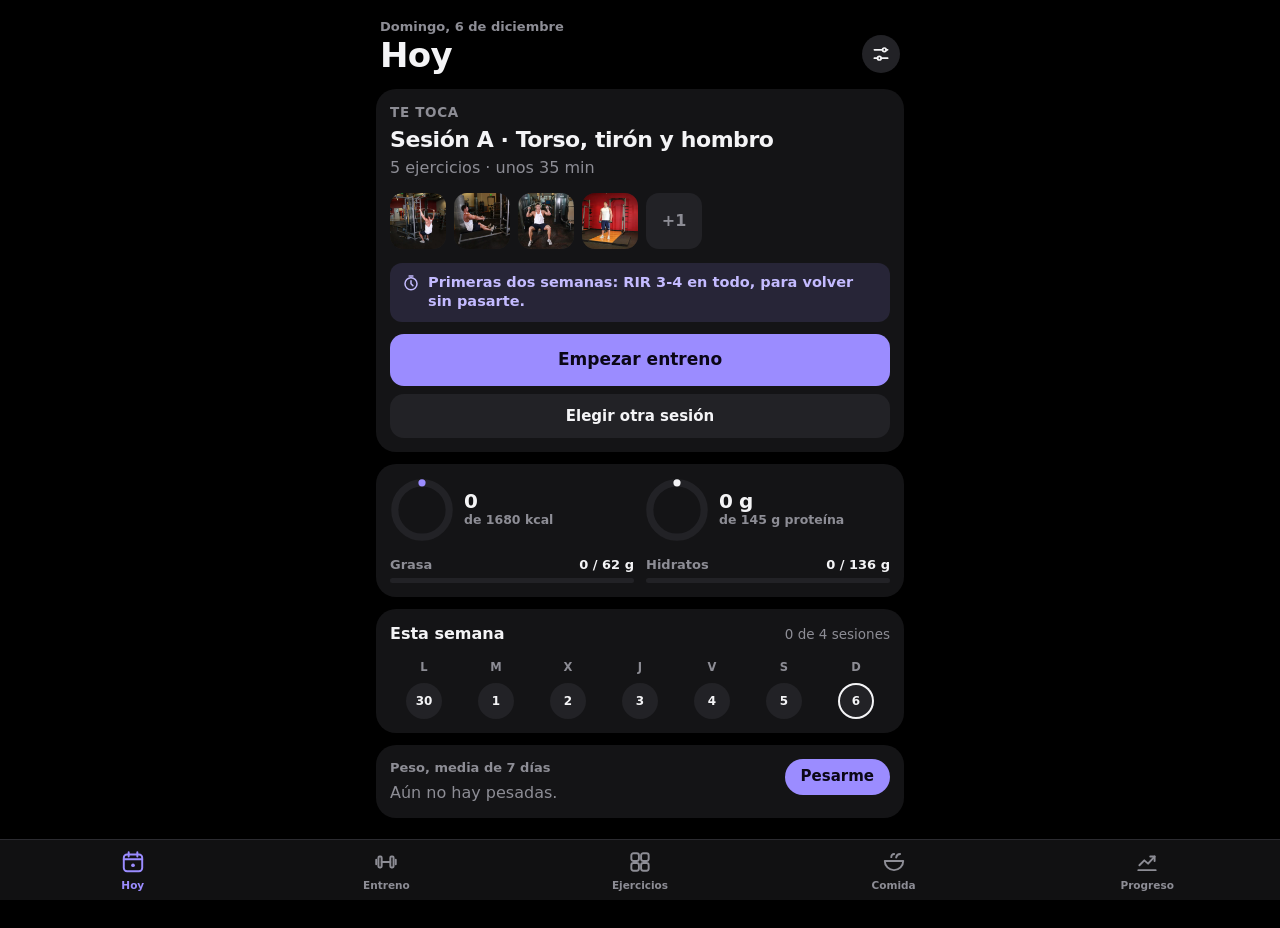
==== commit 7b7baf95: "Rehacer la app al estilo Lyfta para iPhone Pantallas nuevas con Preact + htm (copiado en js/vendor, " ====
--- a/index.html
+++ b/index.html
@@ -1,41 +1,23 @@
 <!DOCTYPE html>
-<html lang="es">
+<html lang="es" data-tema="noche">
 <head>
 <meta charset="utf-8">
-<meta name="viewport" content="width=device-width, initial-scale=1, viewport-fit=cover, maximum-scale=1">
-<title>Entreno y comida</title>
-<meta name="description" content="Registro personal de entrenamiento y alimentación. Funciona sin conexión.">
-<meta name="theme-color" content="#131311">
+<meta name="viewport" content="width=device-width, initial-scale=1, viewport-fit=cover, maximum-scale=1, user-scalable=no">
+<title>Entreno</title>
+<meta name="description" content="Entreno y comida. Funciona sin conexión.">
+<meta name="theme-color" content="#000000">
 <meta name="mobile-web-app-capable" content="yes">
+<meta name="apple-mobile-web-app-capable" content="yes">
 <meta name="apple-mobile-web-app-status-bar-style" content="black-translucent">
 <meta name="apple-mobile-web-app-title" content="Entreno">
+<meta name="format-detection" content="telephone=no">
 <link rel="manifest" href="./manifest.webmanifest">
 <link rel="icon" href="./icons/icono-192.png">
-<link rel="apple-touch-icon" href="./icons/icono-192.png">
-<link rel="stylesheet" href="./css/styles.css">
+<link rel="apple-touch-icon" href="./icons/apple-touch-icon.png">
+<link rel="stylesheet" href="./css/app.css">
 </head>
 <body>
-
-<header class="cabecera">
-  <div class="crece">
-    <h1 id="titulo">Entreno y comida</h1>
-    <div class="sub" id="subtitulo">Cargando…</div>
-  </div>
-  <button class="chico fantasma" id="btn-ajustes" aria-label="Ajustes">Ajustes</button>
-</header>
-
-<main id="vista">
-  <p class="apagado">Cargando…</p>
-</main>
-
-<nav class="barra">
-  <a href="#/hoy"      data-ruta="hoy"><svg viewBox="0 0 24 24" fill="none" stroke="currentColor" stroke-width="1.7" stroke-linecap="round" stroke-linejoin="round" aria-hidden="true"><line x1="2.5" y1="14" x2="21.5" y2="14"/><line x1="14" y1="6.5" x2="14" y2="10"/><circle cx="14" cy="14" r="3" fill="currentColor" stroke="none"/></svg>Hoy</a>
-  <a href="#/entreno"  data-ruta="entreno"><svg viewBox="0 0 24 24" fill="none" stroke="currentColor" stroke-width="1.7" stroke-linecap="round" stroke-linejoin="round" aria-hidden="true"><line x1="8" y1="12" x2="16" y2="12"/><rect x="4.5" y="8" width="3.5" height="8" rx="1.2"/><rect x="16" y="8" width="3.5" height="8" rx="1.2"/><line x1="2.5" y1="10" x2="2.5" y2="14"/><line x1="21.5" y1="10" x2="21.5" y2="14"/></svg>Entreno</a>
-  <a href="#/comer"    data-ruta="comer"><svg viewBox="0 0 24 24" fill="none" stroke="currentColor" stroke-width="1.7" stroke-linecap="round" stroke-linejoin="round" aria-hidden="true"><line x1="2.5" y1="11" x2="21.5" y2="11"/><path d="M4.5 11c0 4.3 3.4 7.5 7.5 7.5s7.5-3.2 7.5-7.5"/></svg>Comer</a>
-  <a href="#/cocina"   data-ruta="cocina"><svg viewBox="0 0 24 24" fill="none" stroke="currentColor" stroke-width="1.7" stroke-linecap="round" stroke-linejoin="round" aria-hidden="true"><rect x="4.5" y="9.5" width="15" height="9.5" rx="2"/><line x1="2" y1="12.5" x2="4.5" y2="12.5"/><line x1="19.5" y1="12.5" x2="22" y2="12.5"/><line x1="6.5" y1="6" x2="17.5" y2="6"/><line x1="12" y1="4" x2="12" y2="6"/></svg>Cocina</a>
-  <a href="#/progreso" data-ruta="progreso"><svg viewBox="0 0 24 24" fill="none" stroke="currentColor" stroke-width="1.7" stroke-linecap="round" stroke-linejoin="round" aria-hidden="true"><polyline points="3,17.5 8.5,11.5 13,14.5 21,5.5"/><line x1="3" y1="20.5" x2="21" y2="20.5"/></svg>Progreso</a>
-</nav>
-
+<div id="app"></div>
 <script type="module" src="./js/app.js"></script>
 </body>
 </html>
--- a/css/app.css
+++ b/css/app.css
@@ -0,0 +1,288 @@
+/* app.css — todo el diseño. Los colores viven solo en el bloque de temas:
+   cambiar de estilo es cambiar ese bloque, nada más. */
+
+/* ------------------------------------------------------------ temas */
+:root, [data-tema="noche"] {
+  --fondo: #000000; --superficie: #141416; --superficie2: #222226; --superficie3: #2E2E33; --linea: #2B2B30;
+  --texto: #F4F4F6; --texto2: #8D8D95;
+  --acento: #9B8CFF; --enlace: #B3A8FF;
+  --boton: #9B8CFF; --sobre-boton: #0B0716;
+  --check: #9B8CFF; --sobre-check: #0B0716; --hecho: rgba(155,140,255,.10);
+  --sug-fondo: rgba(155,140,255,.14); --sug-texto: #C4BBFF;
+  --chip-fondo: rgba(155,140,255,.16); --chip-texto: #C4BBFF;
+  --timer-fondo: #9B8CFF; --timer-texto: #0B0716; --timer-linea: #0B0716; --timer-btn: rgba(11,7,22,.14);
+  --anillo2: #F4F4F6; --tab-activo: #9B8CFF;
+  --aviso-fondo: rgba(255,120,110,.13); --aviso-texto: #FF9D94;
+  --sombra: 0 12px 30px -10px rgba(0,0,0,.6);
+  --num-font: -apple-system, "SF Pro Display", system-ui, "Segoe UI", sans-serif; --num-peso: 700; --num-track: -0.02em;
+  --titulo-font: -apple-system, "SF Pro Display", system-ui, "Segoe UI", sans-serif; --titulo-peso: 700; --titulo-transform: none; --titulo-track: -0.02em;
+  --radio: 20px;
+  color-scheme: dark;
+}
+
+/* ------------------------------------------------------------ base */
+* { box-sizing: border-box; -webkit-tap-highlight-color: transparent; }
+html, body { height: 100%; }
+html { background: var(--fondo); }
+body {
+  margin: 0; background: var(--fondo); color: var(--texto);
+  font: 16px/1.35 -apple-system, BlinkMacSystemFont, "SF Pro Text", system-ui, "Segoe UI", Roboto, sans-serif;
+  -webkit-font-smoothing: antialiased; -webkit-text-size-adjust: 100%;
+  overscroll-behavior: none; -webkit-user-select: none; user-select: none;
+}
+input, textarea { -webkit-user-select: text; user-select: text; }
+button, input, select, textarea { font: inherit; color: inherit; }
+button { border: 0; background: none; padding: 0; cursor: pointer; touch-action: manipulation; }
+button:focus-visible, input:focus-visible, a:focus-visible { outline: 2px solid var(--acento); outline-offset: 2px; }
+a { color: var(--enlace); text-decoration: none; }
+svg { display: block; flex: none; }
+h1, h2, h3, p { margin: 0; }
+.num { font-family: var(--num-font); font-weight: var(--num-peso); letter-spacing: var(--num-track); font-variant-numeric: tabular-nums; }
+.titulo { font-family: var(--titulo-font); font-weight: var(--titulo-peso); text-transform: var(--titulo-transform); letter-spacing: var(--titulo-track); }
+.t2 { color: var(--texto2); }
+.peq { font-size: 13.5px; }
+.crece { flex: 1; min-width: 0; }
+.fila-f { display: flex; align-items: center; gap: 10px; }
+.corta { white-space: nowrap; overflow: hidden; text-overflow: ellipsis; }
+@media (prefers-reduced-motion: reduce) { *, *::before, *::after { animation-duration: .01ms !important; transition-duration: .01ms !important; } }
+
+/* ------------------------------------------------------------ esqueleto */
+#app { min-height: 100%; }
+.pantalla {
+  min-height: 100vh; min-height: 100dvh;
+  padding: calc(env(safe-area-inset-top) + 14px) 16px calc(env(safe-area-inset-bottom) + 110px);
+  max-width: 560px; margin: 0 auto;
+}
+.pantalla.con-descanso { padding-bottom: calc(env(safe-area-inset-bottom) + 190px); }
+.entra { animation: entra .28s cubic-bezier(.2,.8,.2,1); }
+@keyframes entra { from { opacity: 0; transform: translateX(24px); } to { opacity: 1; transform: none; } }
+.aparece { animation: aparece .2s ease-out; }
+@keyframes aparece { from { opacity: 0; } to { opacity: 1; } }
+
+.cabecera { display: flex; align-items: flex-end; justify-content: space-between; gap: 12px; margin: 4px 4px 16px; }
+.cabecera h1 { font-size: 34px; line-height: 1.05; }
+.cabecera .eyebrow { font-size: 13px; font-weight: 600; color: var(--texto2); margin-bottom: 2px; }
+.volver { display: inline-flex; align-items: center; gap: 2px; height: 36px; margin: 0 0 6px -6px; color: var(--enlace); font-size: 17px; }
+.icono-btn { width: 38px; height: 38px; border-radius: 50%; display: grid; place-items: center; background: var(--superficie2); flex: none; }
+.seccion { display: flex; align-items: baseline; justify-content: space-between; margin: 24px 4px 10px; }
+.seccion h2 { font-size: 20px; }
+.seccion button { color: var(--enlace); font-size: 15px; font-weight: 600; }
+
+/* barra de pestañas */
+.tabs {
+  position: fixed; left: 0; right: 0; bottom: 0; z-index: 30;
+  display: grid; grid-template-columns: repeat(5, 1fr);
+  padding: 7px 6px calc(env(safe-area-inset-bottom) + 4px);
+  background: color-mix(in srgb, var(--superficie) 86%, transparent);
+  -webkit-backdrop-filter: saturate(1.6) blur(20px); backdrop-filter: saturate(1.6) blur(20px);
+  border-top: 1px solid var(--linea);
+}
+.tabs a { display: flex; flex-direction: column; align-items: center; gap: 3px; padding: 2px 0 4px; font-size: 10.5px; font-weight: 600; color: var(--texto2); }
+.tabs svg { width: 26px; height: 26px; }
+.tabs a.activo { color: var(--tab-activo); }
+
+/* tarjetas y listas */
+.tarjeta { background: var(--superficie); border-radius: var(--radio); padding: 14px; }
+.pila > * + * { margin-top: 12px; }
+.lista { background: var(--superficie); border-radius: var(--radio); overflow: hidden; }
+.lista > * + * { border-top: 1px solid var(--linea); }
+.item { display: flex; align-items: center; gap: 12px; padding: 11px 14px; min-height: 56px; width: 100%; text-align: left; }
+.item:active { background: var(--superficie2); }
+.item .nombre { font-size: 16px; font-weight: 600; line-height: 1.2; }
+.item .meta { font-size: 13.5px; color: var(--texto2); margin-top: 2px; }
+.chevron { color: var(--texto2); opacity: .6; }
+
+/* botones */
+.boton {
+  display: flex; align-items: center; justify-content: center; gap: 8px; width: 100%;
+  min-height: 52px; padding: 0 18px; border-radius: 14px; background: var(--boton); color: var(--sobre-boton);
+  font-weight: 700; font-size: 17px; transition: transform .12s;
+}
+.boton:active { transform: scale(.98); }
+.boton[disabled] { opacity: .4; }
+.boton.suave { background: var(--superficie2); color: var(--texto); }
+.boton.peligro { background: var(--aviso-fondo); color: var(--aviso-texto); }
+.boton.chico { width: auto; min-height: 36px; padding: 0 16px; border-radius: 18px; font-size: 15px; }
+.dos-botones { display: grid; grid-template-columns: 1fr 1fr; gap: 10px; }
+
+/* chips y pastillas */
+.chips { display: flex; gap: 6px; overflow-x: auto; scrollbar-width: none; margin: 0 -16px; padding: 0 16px; }
+.chips::-webkit-scrollbar { display: none; }
+.chip { flex: none; padding: 7px 13px; border-radius: 99px; font-size: 14px; font-weight: 600; background: var(--superficie2); color: var(--texto2); white-space: nowrap; }
+.chip.activo { background: var(--chip-fondo); color: var(--chip-texto); }
+.chip.sec { background: transparent; box-shadow: inset 0 0 0 1.5px var(--linea); }
+.pastilla { display: inline-block; padding: 3px 9px; border-radius: 99px; background: var(--chip-fondo); color: var(--chip-texto); font-size: 12.5px; font-weight: 700; }
+.sugerencia { display: flex; align-items: flex-start; gap: 8px; padding: 10px 12px; border-radius: 12px; background: var(--sug-fondo); color: var(--sug-texto); font-size: 14.5px; font-weight: 600; }
+.sugerencia svg { margin-top: 1px; }
+.aviso { display: flex; align-items: flex-start; gap: 8px; padding: 10px 12px; border-radius: 12px; background: var(--aviso-fondo); color: var(--aviso-texto); font-size: 14px; font-weight: 600; }
+
+/* buscador */
+.buscador { display: flex; align-items: center; gap: 8px; height: 42px; padding: 0 12px; border-radius: 12px; background: var(--superficie2); color: var(--texto2); }
+.buscador input { flex: 1; min-width: 0; height: 100%; border: 0; background: none; outline: none; font-size: 17px; color: var(--texto); }
+.buscador input::placeholder { color: var(--texto2); }
+
+/* campos */
+.campo { display: block; }
+.campo > span { display: block; font-size: 13px; font-weight: 600; color: var(--texto2); margin: 0 4px 6px; }
+.entrada {
+  width: 100%; height: 48px; padding: 0 14px; border-radius: 12px; border: 0; outline: none;
+  background: var(--superficie2); font-size: 17px; color: var(--texto);
+}
+.entrada:focus { box-shadow: inset 0 0 0 2px var(--acento); }
+.rejilla-2 { display: grid; grid-template-columns: 1fr 1fr; gap: 10px; }
+.rejilla-3 { display: grid; grid-template-columns: repeat(3, 1fr); gap: 10px; }
+
+/* interruptor de ajustes */
+.interruptor { position: relative; width: 51px; height: 31px; flex: none; }
+.interruptor input { position: absolute; inset: 0; opacity: 0; margin: 0; cursor: pointer; }
+.interruptor i { position: absolute; inset: 0; border-radius: 99px; background: var(--superficie3); transition: background .2s; pointer-events: none; }
+.interruptor i::after { content: ''; position: absolute; top: 2px; left: 2px; width: 27px; height: 27px; border-radius: 50%; background: #fff; box-shadow: 0 2px 4px rgba(0,0,0,.3); transition: transform .2s; }
+.interruptor input:checked + i { background: var(--acento); }
+.interruptor input:checked + i::after { transform: translateX(20px); }
+
+/* ------------------------------------------------------------ fotos animadas */
+.anim { position: relative; overflow: hidden; background: var(--superficie2); flex: none; }
+.anim img { position: absolute; inset: 0; width: 100%; height: 100%; object-fit: cover; }
+.anim img + img { animation: alterna 2.6s ease-in-out infinite; }
+.anim.quieta img + img { animation: none; opacity: 0; }
+@keyframes alterna { 0%, 38% { opacity: 0; } 50%, 88% { opacity: 1; } 100% { opacity: 0; } }
+.mini { width: 56px; height: 56px; border-radius: 13px; }
+.mini-g { width: 64px; height: 64px; border-radius: 14px; }
+.foto-grande { width: 100%; aspect-ratio: 4 / 3; border-radius: var(--radio); }
+.foto-grande .etiqueta-foto { position: absolute; left: 10px; bottom: 10px; z-index: 1; padding: 5px 10px; border-radius: 99px; font-size: 13px; font-weight: 600; color: #fff; background: rgba(0,0,0,.55); -webkit-backdrop-filter: blur(8px); backdrop-filter: blur(8px); }
+
+/* ------------------------------------------------------------ hoja (panel desde abajo) */
+.velo { position: fixed; inset: 0; z-index: 50; background: rgba(0,0,0,.5); animation: aparece .2s ease-out; }
+.hoja {
+  position: fixed; left: 0; right: 0; bottom: 0; z-index: 51; max-height: 92vh; max-height: 92dvh;
+  display: flex; flex-direction: column; max-width: 560px; margin: 0 auto;
+  background: var(--superficie); border-radius: 22px 22px 0 0;
+  padding: 8px 16px calc(env(safe-area-inset-bottom) + 16px);
+  animation: sube .3s cubic-bezier(.2,.8,.2,1);
+}
+[data-tema="noche"] .hoja { background: #1A1A1D; }
+@keyframes sube { from { transform: translateY(100%); } to { transform: none; } }
+.hoja .asa { width: 38px; height: 5px; border-radius: 3px; background: var(--superficie3); margin: 0 auto 10px; flex: none; }
+.hoja .cab-hoja { display: flex; align-items: center; justify-content: space-between; gap: 10px; margin-bottom: 12px; flex: none; }
+.hoja .cab-hoja h2 { font-size: 20px; }
+.hoja .cuerpo-hoja { overflow-y: auto; -webkit-overflow-scrolling: touch; margin: 0 -16px; padding: 0 16px; flex: 1; }
+.hoja .lista, .hoja .tarjeta { background: var(--superficie2); }
+.hoja .lista > * + * { border-top-color: var(--superficie3); }
+.hoja .entrada, .hoja .buscador { background: var(--superficie2); }
+
+/* aviso flotante */
+.toast {
+  position: fixed; left: 50%; top: calc(env(safe-area-inset-top) + 12px); z-index: 80; transform: translateX(-50%);
+  padding: 11px 16px; border-radius: 14px; max-width: calc(100% - 32px);
+  background: var(--superficie3); color: var(--texto); font-size: 15px; font-weight: 600; box-shadow: var(--sombra);
+  animation: baja .25s ease-out;
+}
+@keyframes baja { from { opacity: 0; transform: translate(-50%, -12px); } to { opacity: 1; transform: translate(-50%, 0); } }
+
+/* ------------------------------------------------------------ entreno */
+.cab-entreno { display: flex; align-items: flex-start; gap: 12px; margin: 4px 4px 12px; }
+.cab-entreno h1 { margin-top: 6px; font-size: 26px; line-height: 1.1; }
+.crono { display: flex; align-items: center; gap: 10px; margin: 0 4px 16px; }
+.crono .num { font-size: 22px; min-width: 64px; }
+.barra-fina { flex: 1; height: 5px; border-radius: 3px; background: var(--superficie2); overflow: hidden; }
+.barra-fina i { display: block; height: 100%; background: var(--acento); border-radius: 3px; transition: width .4s; }
+.crono.pasado .num, .crono.pasado .t2 { color: var(--aviso-texto); }
+.crono.pasado .barra-fina i { background: var(--aviso-texto); }
+
+.ej-cab { display: flex; gap: 12px; align-items: center; }
+.ej-nombre { font-size: 17px; font-weight: 650; line-height: 1.2; }
+.ej-meta { font-size: 13.5px; color: var(--texto2); margin-top: 3px; }
+.mas { width: 36px; height: 36px; border-radius: 50%; display: grid; place-items: center; color: var(--texto2); flex: none; }
+.mas:active { background: var(--superficie2); }
+
+.series { margin-top: 10px; }
+.fila-serie { display: grid; grid-template-columns: 34px 1fr 64px 52px 44px 42px; gap: 6px; align-items: center; padding: 5px 6px; border-radius: 12px; }
+.fila-serie.cabeza { font-size: 11px; font-weight: 700; color: var(--texto2); text-transform: uppercase; letter-spacing: .04em; padding-bottom: 2px; }
+.fila-serie.cabeza span:not(:nth-child(2)) { text-align: center; }
+.fila-serie .n { text-align: center; font-weight: 700; color: var(--texto2); }
+.fila-serie .ant { font-size: 14px; color: var(--texto2); white-space: nowrap; overflow: hidden; text-overflow: ellipsis; }
+.caja {
+  width: 100%; height: 40px; border-radius: 10px; border: 0; outline: none; text-align: center;
+  background: var(--superficie2); font-size: 18px; padding: 0 2px; -moz-appearance: textfield;
+}
+.caja::-webkit-outer-spin-button, .caja::-webkit-inner-spin-button { -webkit-appearance: none; margin: 0; }
+.caja::placeholder { color: var(--texto2); opacity: .55; }
+.caja:focus { box-shadow: inset 0 0 0 2px var(--acento); }
+.ok { width: 40px; height: 40px; border-radius: 11px; display: grid; place-items: center; background: var(--superficie2); color: var(--texto2); transition: transform .15s; }
+.ok:active { transform: scale(.9); }
+.fila-serie.hecha { background: var(--hecho); }
+.fila-serie.hecha .caja { background: transparent; }
+.fila-serie.hecha .ok { background: var(--check); color: var(--sobre-check); }
+.anadir-serie { margin-top: 8px; width: 100%; height: 42px; border-radius: 11px; background: var(--superficie2); font-weight: 600; font-size: 15px; color: var(--texto2); }
+.plegada { display: flex; align-items: center; gap: 12px; width: 100%; text-align: left; }
+.hecho-marca { width: 26px; height: 26px; border-radius: 50%; display: grid; place-items: center; background: var(--check); color: var(--sobre-check); }
+
+/* descanso: la barra que se vacía */
+.descanso {
+  position: fixed; left: 10px; right: 10px; z-index: 31; max-width: 540px; margin: 0 auto;
+  bottom: calc(env(safe-area-inset-bottom) + 72px);
+  border-radius: 20px; background: var(--timer-fondo); color: var(--timer-texto);
+  padding: 12px 12px 12px 18px; display: flex; align-items: center; gap: 8px;
+  box-shadow: var(--sombra); overflow: hidden; animation: sube .3s cubic-bezier(.2,.8,.2,1);
+}
+.descanso .linea { position: absolute; left: 0; top: 0; height: 4px; width: 100%; background: var(--timer-linea); transform-origin: left; transition: transform 1s linear; }
+.descanso small { display: block; font-size: 12px; font-weight: 700; opacity: .75; text-transform: uppercase; letter-spacing: .05em; }
+.descanso .num { font-size: 34px; line-height: 1; }
+.descanso button { height: 42px; min-width: 48px; padding: 0 10px; border-radius: 12px; background: var(--timer-btn); font-weight: 700; font-size: 15px; }
+.descanso.fin { animation: late .5s ease-in-out 3; }
+@keyframes late { 50% { transform: scale(1.03); } }
+
+/* ------------------------------------------------------------ datos y gráficas */
+.dato small { display: block; font-size: 13px; color: var(--texto2); font-weight: 600; }
+.dato .num { font-size: 26px; margin-top: 4px; line-height: 1.1; }
+.dato .num span, .unidad { font-size: 15px; color: var(--texto2); font-family: -apple-system, system-ui, sans-serif; font-weight: 600; letter-spacing: 0; }
+.grafica .area { fill: var(--acento); opacity: .16; }
+.grafica .trazo { fill: none; stroke: var(--acento); stroke-width: 2.5; stroke-linecap: round; stroke-linejoin: round; }
+.grafica .punto { fill: var(--acento); }
+.grafica .guia { stroke: var(--linea); stroke-width: 1; stroke-dasharray: 3 4; }
+.grafica .barra { fill: var(--superficie3); }
+.grafica .barra.si { fill: var(--acento); }
+.grafica text { fill: var(--texto2); font-size: 10px; font-family: -apple-system, system-ui, sans-serif; }
+
+.anillos { display: grid; grid-template-columns: 1fr 1fr; gap: 10px; }
+.anillo { display: flex; align-items: center; gap: 10px; }
+.anillo svg { width: 64px; height: 64px; transform: rotate(-90deg); }
+.anillo .pista { fill: none; stroke: var(--superficie2); stroke-width: 9; }
+.anillo .valor { fill: none; stroke-width: 9; stroke-linecap: round; transition: stroke-dasharray .5s; }
+.anillo .num { font-size: 20px; line-height: 1.1; }
+.anillo small { display: block; font-size: 12.5px; color: var(--texto2); font-weight: 600; }
+.macros { display: grid; grid-template-columns: 1fr 1fr; gap: 12px; margin-top: 14px; font-size: 13px; }
+.macros .t { display: flex; justify-content: space-between; color: var(--texto2); font-weight: 600; }
+.macros .t b { color: var(--texto); }
+.macros .barra-fina { margin-top: 5px; }
+.macros .barra-fina i { background: var(--texto2); }
+
+.semana { display: grid; grid-template-columns: repeat(7, 1fr); gap: 4px; text-align: center; }
+.semana span { font-size: 11.5px; font-weight: 700; color: var(--texto2); }
+.semana i { display: grid; place-items: center; width: 36px; height: 36px; margin: 6px auto 0; border-radius: 50%; background: var(--superficie2); font-style: normal; font-size: 12px; font-weight: 700; }
+.semana .si i { background: var(--check); color: var(--sobre-check); }
+.semana .hoy i { box-shadow: inset 0 0 0 2px var(--texto); }
+.semana .hoy.si i { box-shadow: none; }
+
+.pasos-lista { list-style: none; margin: 0; padding: 0; }
+.pasos-lista li { display: flex; gap: 12px; align-items: flex-start; font-size: 15.5px; }
+.pasos-lista li + li { margin-top: 11px; }
+.pasos-lista b { flex: none; width: 24px; height: 24px; border-radius: 50%; display: grid; place-items: center; font-size: 13px; background: var(--superficie2); }
+
+/* comida */
+.toma { margin-top: 12px; }
+.toma-cab { display: flex; align-items: center; justify-content: space-between; padding: 12px 14px 8px; }
+.toma-cab h3 { font-size: 17px; }
+.toma-cab .num { font-size: 15px; color: var(--texto2); }
+.anadir-toma { display: flex; align-items: center; gap: 8px; width: 100%; padding: 12px 14px; color: var(--enlace); font-weight: 600; font-size: 15px; }
+.cantidad-grande { display: flex; align-items: center; justify-content: center; gap: 12px; margin: 6px 0 14px; }
+.cantidad-grande .caja { width: 130px; height: 60px; font-size: 32px; border-radius: 14px; }
+.paso-btn { width: 52px; height: 52px; border-radius: 50%; background: var(--superficie2); font-size: 24px; font-weight: 600; display: grid; place-items: center; }
+.macro-linea { display: grid; grid-template-columns: repeat(4, 1fr); gap: 6px; text-align: center; }
+.macro-linea .num { font-size: 20px; }
+.macro-linea small { display: block; font-size: 12px; color: var(--texto2); font-weight: 600; }
+.segmentado { display: flex; gap: 2px; padding: 3px; border-radius: 11px; background: var(--superficie2); }
+.segmentado button { flex: 1; padding: 8px 0; border-radius: 8px; font-weight: 600; font-size: 14px; color: var(--texto2); }
+.segmentado button.activo { background: var(--superficie3); color: var(--texto); }
+.vacio { text-align: center; padding: 28px 16px; color: var(--texto2); font-size: 15px; }
+.vacio b { display: block; color: var(--texto); font-size: 17px; margin-bottom: 4px; }
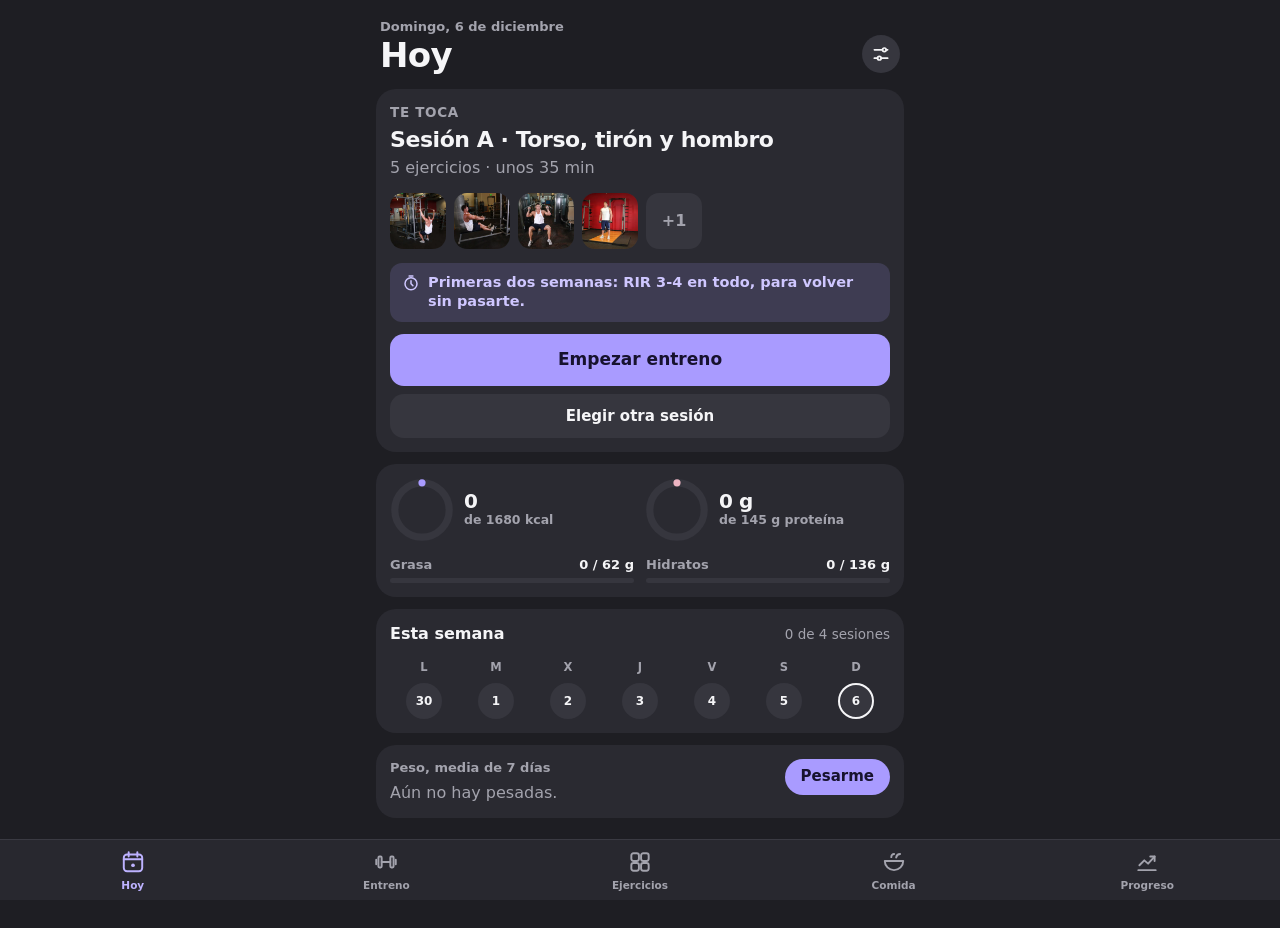
==== commit b6b0bb6c: "Aspecto Grafito: gris suave con lavanda o rosa palo - Dos temas nuevos sobre gris grafito (#1E1E23):" ====
--- a/index.html
+++ b/index.html
@@ -1,11 +1,15 @@
 <!DOCTYPE html>
-<html lang="es" data-tema="noche">
+<html lang="es" data-tema="grafito">
 <head>
 <meta charset="utf-8">
 <meta name="viewport" content="width=device-width, initial-scale=1, viewport-fit=cover, maximum-scale=1, user-scalable=no">
 <title>Entreno</title>
 <meta name="description" content="Entreno y comida. Funciona sin conexión.">
-<meta name="theme-color" content="#000000">
+<meta name="theme-color" content="#1E1E23">
+<script>
+  // El aspecto elegido se pone antes de pintar nada, para que no parpadee al abrir.
+  try { document.documentElement.dataset.tema = localStorage.getItem('tema') || 'grafito'; } catch (e) { /* por defecto */ }
+</script>
 <meta name="mobile-web-app-capable" content="yes">
 <meta name="apple-mobile-web-app-capable" content="yes">
 <meta name="apple-mobile-web-app-status-bar-style" content="black-translucent">
--- a/css/app.css
+++ b/css/app.css
@@ -20,6 +20,33 @@
   color-scheme: dark;
 }
 
+/* Grafito: gris oscuro suave en vez de negro puro. Lavanda de protagonista y rosa palo
+   de segundo color (anillo de proteína). */
+[data-tema="grafito"], [data-tema="grafito-rosa"] {
+  --fondo: #1E1E23; --superficie: #2A2A31; --superficie2: #36363E; --superficie3: #44444D; --linea: #3A3A42;
+  --texto: #F5F5F7; --texto2: #A3A3AD;
+  --acento: #A99BFF; --enlace: #BDB2FF;
+  --boton: #A99BFF; --sobre-boton: #17122E;
+  --check: #A99BFF; --sobre-check: #17122E; --hecho: rgba(169,155,255,.13);
+  --sug-fondo: rgba(169,155,255,.16); --sug-texto: #CFC7FF;
+  --chip-fondo: rgba(169,155,255,.18); --chip-texto: #D2CBFF;
+  --timer-fondo: #A99BFF; --timer-texto: #17122E; --timer-linea: #17122E; --timer-btn: rgba(23,18,46,.14);
+  --anillo2: #EDB4C2; --tab-activo: #BDB2FF;
+  --aviso-fondo: rgba(255,138,118,.15); --aviso-texto: #FF9F8C;
+  --sombra: 0 12px 30px -10px rgba(0,0,0,.55);
+}
+/* La misma base con el rosa palo de protagonista y la lavanda de segundo color. */
+[data-tema="grafito-rosa"] {
+  --acento: #EDB4C2; --enlace: #F2C3CF;
+  --boton: #EDB4C2; --sobre-boton: #2B1419;
+  --check: #EDB4C2; --sobre-check: #2B1419; --hecho: rgba(237,180,194,.12);
+  --sug-fondo: rgba(237,180,194,.15); --sug-texto: #F5CCD6;
+  --chip-fondo: rgba(237,180,194,.17); --chip-texto: #F7D2DB;
+  --timer-fondo: #EDB4C2; --timer-texto: #2B1419; --timer-linea: #2B1419; --timer-btn: rgba(43,20,25,.12);
+  --anillo2: #B9AEFF; --tab-activo: #F2C3CF;
+  --aviso-texto: #FF8F7A;
+}
+
 /* ------------------------------------------------------------ base */
 * { box-sizing: border-box; -webkit-tap-highlight-color: transparent; }
 html, body { height: 100%; }
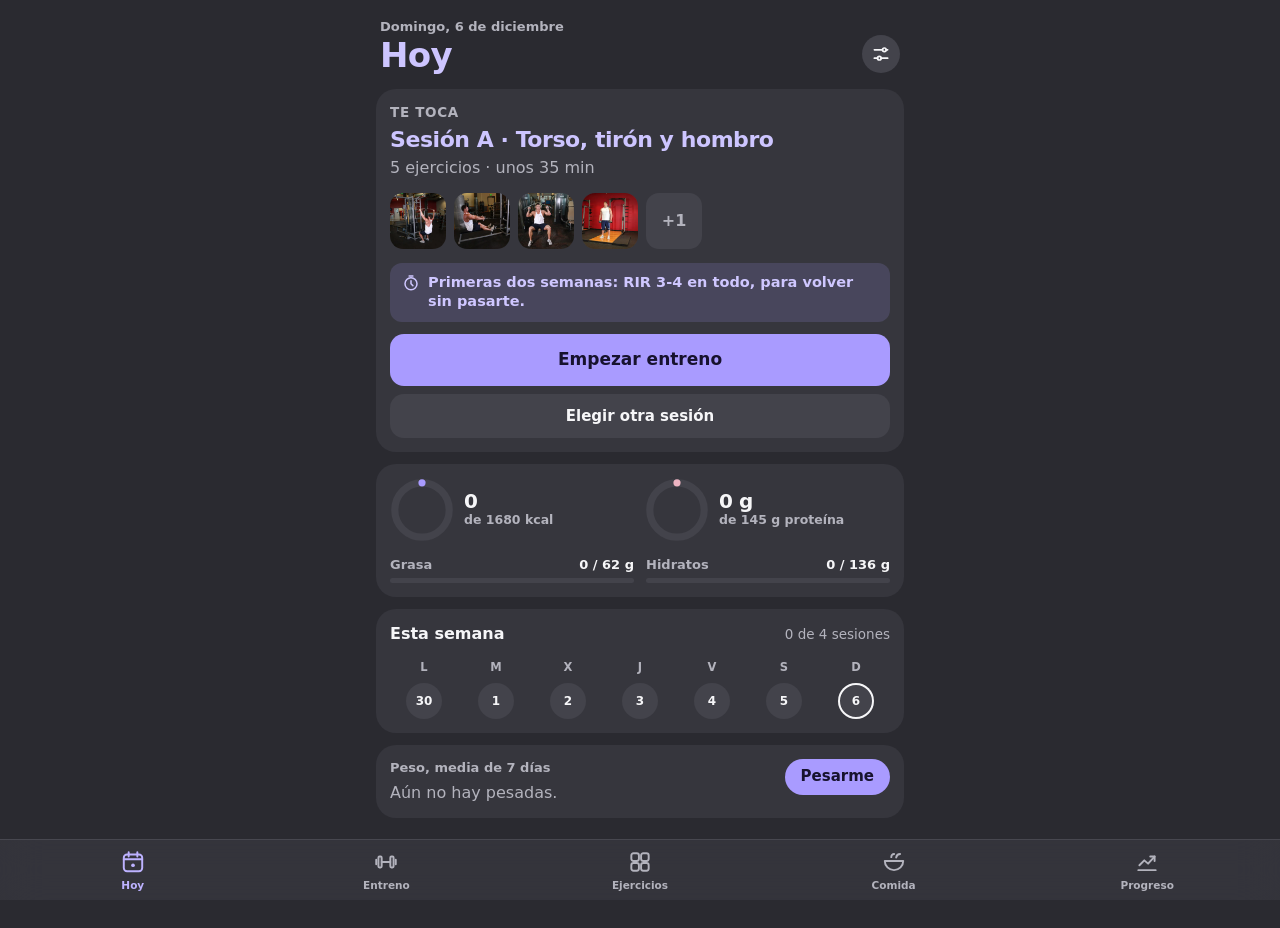
==== commit 83ac8af8: "Aspecto Lavanda y rosa, con un gris más claro - Tema nuevo por defecto 'mixto': lavanda en títulos, " ====
--- a/index.html
+++ b/index.html
@@ -1,14 +1,18 @@
 <!DOCTYPE html>
-<html lang="es" data-tema="grafito">
+<html lang="es" data-tema="mixto">
 <head>
 <meta charset="utf-8">
 <meta name="viewport" content="width=device-width, initial-scale=1, viewport-fit=cover, maximum-scale=1, user-scalable=no">
 <title>Entreno</title>
 <meta name="description" content="Entreno y comida. Funciona sin conexión.">
-<meta name="theme-color" content="#1E1E23">
+<meta name="theme-color" content="#2A2A30">
 <script>
   // El aspecto elegido se pone antes de pintar nada, para que no parpadee al abrir.
-  try { document.documentElement.dataset.tema = localStorage.getItem('tema') || 'grafito'; } catch (e) { /* por defecto */ }
+  // tema-v2: una sola vez, pasa a «Lavanda y rosa», que es lo que Rocío pidió el 10 sep.
+  try {
+    if (!localStorage.getItem('tema-v2')) { localStorage.setItem('tema', 'mixto'); localStorage.setItem('tema-v2', '1'); }
+    document.documentElement.dataset.tema = localStorage.getItem('tema') || 'mixto';
+  } catch (e) { /* por defecto */ }
 </script>
 <meta name="mobile-web-app-capable" content="yes">
 <meta name="apple-mobile-web-app-capable" content="yes">
--- a/css/app.css
+++ b/css/app.css
@@ -22,9 +22,9 @@
 
 /* Grafito: gris oscuro suave en vez de negro puro. Lavanda de protagonista y rosa palo
    de segundo color (anillo de proteína). */
-[data-tema="grafito"], [data-tema="grafito-rosa"] {
-  --fondo: #1E1E23; --superficie: #2A2A31; --superficie2: #36363E; --superficie3: #44444D; --linea: #3A3A42;
-  --texto: #F5F5F7; --texto2: #A3A3AD;
+[data-tema="grafito"], [data-tema="grafito-rosa"], [data-tema="mixto"] {
+  --fondo: #2A2A30; --superficie: #36363D; --superficie2: #43434B; --superficie3: #50505A; --linea: #47474F;
+  --texto: #F6F6F8; --texto2: #B3B3BD;
   --acento: #A99BFF; --enlace: #BDB2FF;
   --boton: #A99BFF; --sobre-boton: #17122E;
   --check: #A99BFF; --sobre-check: #17122E; --hecho: rgba(169,155,255,.13);
@@ -47,6 +47,21 @@
   --aviso-texto: #FF8F7A;
 }
 
+/* Lavanda y rosa: los dos a la vez. Lavanda en títulos, cabeceras, botones principales
+   y pestañas; rosa palo en todo lo de cada ejercicio (series, ✓, sugerencias), el
+   descanso y el anillo de proteína. */
+[data-tema="mixto"] {
+  --titulo-color: #CDC5FF;
+  --check: #EDB4C2; --sobre-check: #2B1419; --hecho: rgba(237,180,194,.13);
+  --timer-fondo: #EDB4C2; --timer-texto: #2B1419; --timer-linea: #2B1419; --timer-btn: rgba(43,20,25,.12);
+  --anillo2: #EDB4C2;
+}
+[data-tema="mixto"] .ej {
+  --acento: #EDB4C2; --enlace: #F2C3CF;
+  --sug-fondo: rgba(237,180,194,.15); --sug-texto: #F5CCD6;
+  --chip-fondo: rgba(237,180,194,.17); --chip-texto: #F7D2DB;
+}
+
 /* ------------------------------------------------------------ base */
 * { box-sizing: border-box; -webkit-tap-highlight-color: transparent; }
 html, body { height: 100%; }
@@ -65,7 +80,7 @@
 svg { display: block; flex: none; }
 h1, h2, h3, p { margin: 0; }
 .num { font-family: var(--num-font); font-weight: var(--num-peso); letter-spacing: var(--num-track); font-variant-numeric: tabular-nums; }
-.titulo { font-family: var(--titulo-font); font-weight: var(--titulo-peso); text-transform: var(--titulo-transform); letter-spacing: var(--titulo-track); }
+.titulo { font-family: var(--titulo-font); font-weight: var(--titulo-peso); text-transform: var(--titulo-transform); letter-spacing: var(--titulo-track); color: var(--titulo-color, inherit); }
 .t2 { color: var(--texto2); }
 .peq { font-size: 13.5px; }
 .crece { flex: 1; min-width: 0; }
